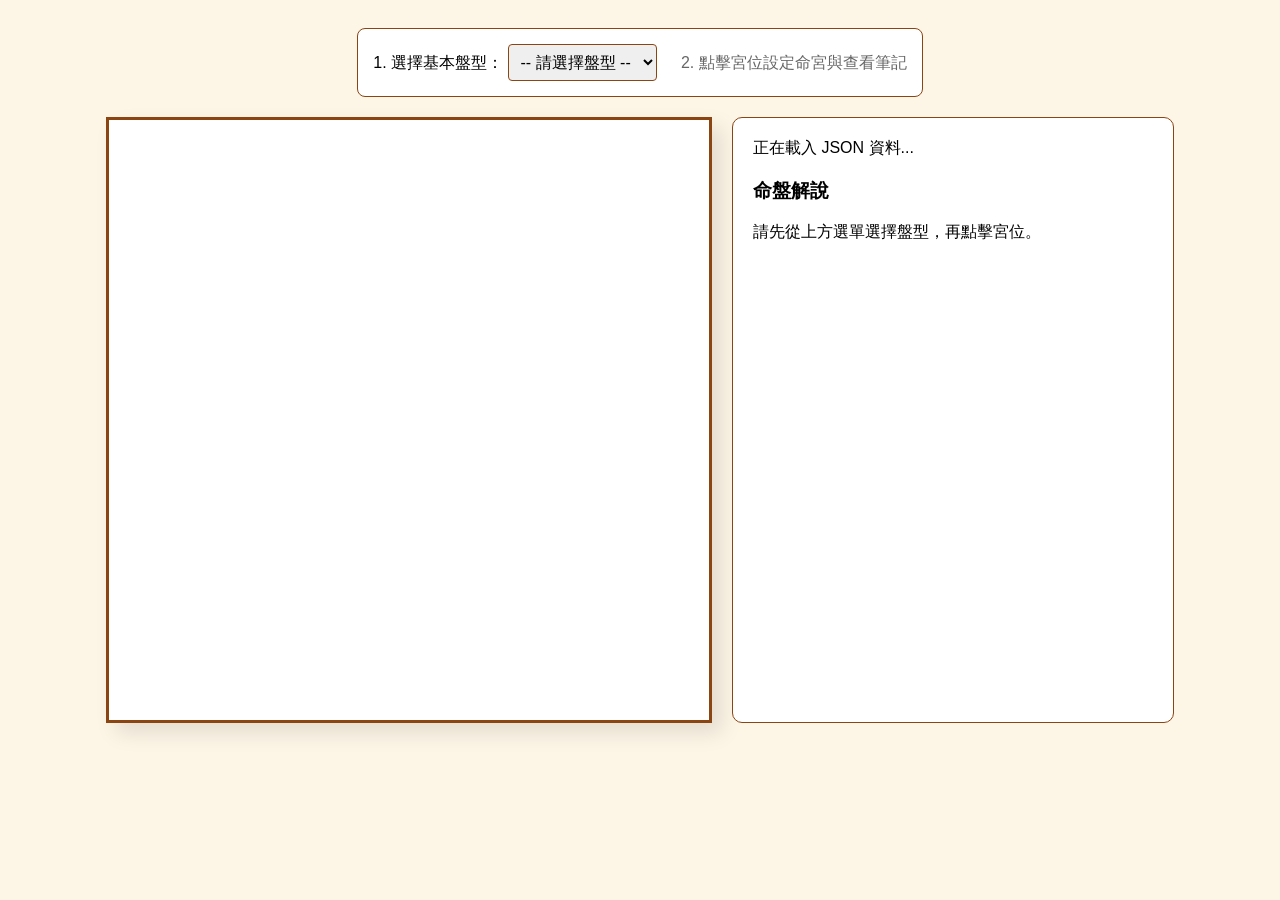
==== index.html @ 9349cb3c "紫微斗數排盤 基本格局" ====
<!DOCTYPE html>
<html lang="zh-TW">
<head>
    <meta charset="UTF-8">
    <title>紫微斗數基本格局</title>
    <style>
        body { display: flex; flex-direction: column; align-items: center; font-family: "Microsoft JhengHei", sans-serif; background: #fdf5e6; padding: 20px; }
        .controls { margin-bottom: 20px; background: #fff; padding: 15px; border-radius: 8px; border: 1px solid #8b4513; }
        .main-container { display: flex; justify-content: center; width: 100%; max-width: 1100px; }
        canvas { border: 3px solid #8b4513; background: #fff; cursor: pointer; box-shadow: 10px 10px 20px rgba(0,0,0,0.1); }
        #infoPanel { width: 400px; margin-left: 20px; padding: 20px; background: #fff; border: 1px solid #8b4513; border-radius: 10px; display: flex; flex-direction: column; }
        .highlight { color: #d2691e; font-weight: bold; font-size: 1.1em; }
        select { padding: 8px; font-size: 16px; border-radius: 4px; border: 1px solid #8b4513; cursor: pointer; }
        
        /* 筆記區樣式 */
        #noteArea { margin-top: 20px; border-top: 2px dashed #deb887; padding-top: 15px; }
        textarea { width: 100%; height: 120px; margin-top: 10px; padding: 10px; box-sizing: border-box; border: 1px solid #ccc; border-radius: 5px; resize: none; font-size: 14px; }
        button { margin-top: 10px; padding: 8px 15px; background: #8b4513; color: white; border: none; border-radius: 5px; cursor: pointer; font-size: 14px; }
        button:hover { background: #a0522d; }
        .save-status { font-size: 12px; color: green; margin-left: 10px; display: none; }
    </style>
</head>
<body>

    <div class="controls">
        <label>1. 選擇基本盤型：</label>
        <select id="chartSelector">
            <option value="">-- 請選擇盤型 --</option>
            <option value="紫微在子">紫微在子</option>
            <option value="紫微在丑">紫微在丑</option>
            <option value="紫微在寅">紫微在寅</option>
            <option value="紫微在卯">紫微在卯</option>
            <option value="紫微在辰">紫微在辰</option>
            <option value="紫微在巳">紫微在巳</option>
            <option value="紫微在午">紫微在午</option>
            <option value="紫微在未">紫微在未</option>
            <option value="紫微在申">紫微在申</option>
            <option value="紫微在酉">紫微在酉</option>
            <option value="紫微在戌">紫微在戌</option>
            <option value="紫微在亥">紫微在亥</option>
        </select>
        <span style="margin-left: 20px; color: #666;">2. 點擊宮位設定命宮與查看筆記</span>
    </div>

    <div class="main-container">
        <canvas id="ziweiCanvas" width="600" height="600"></canvas>
        
        <div id="infoPanel">
            <div id="status">正在載入 JSON 資料...</div>
            <div id="content">
                <h3>命盤解說</h3>
                <p>請先從上方選單選擇盤型，再點擊宮位。</p>
            </div>

            <div id="noteArea" style="display:none;">
                <label class="highlight">我的學習筆記：</label>
                <textarea id="userNote" placeholder="在此輸入您的觀察、案例紀錄或心得..."></textarea>
                <button onclick="saveNote()">儲存這格筆記</button>
                <span id="saveStatus" class="save-status">已儲存！</span>
            </div>
        </div>
    </div>

    <script>
        const canvas = document.getElementById('ziweiCanvas');
        const ctx = canvas.getContext('2d');
        const size = 150;
        let appData = null;
        let currentChart = ""; 
        let selectedLifePos = -1; 
        const palaceNames = ["命宮", "兄弟", "夫妻", "子女", "財帛", "疾厄", "遷移", "僕役", "官祿", "田宅", "福德", "父母"];
        const branchMap = [
            { name: "子", i: 2, j: 3 }, { name: "丑", i: 1, j: 3 }, { name: "寅", i: 0, j: 3 },
            { name: "卯", i: 0, j: 2 }, { name: "辰", i: 0, j: 1 }, { name: "巳", i: 0, j: 0 },
            { name: "午", i: 1, j: 0 }, { name: "未", i: 2, j: 0 }, { name: "申", i: 3, j: 0 },
            { name: "酉", i: 3, j: 1 }, { name: "戌", i: 3, j: 2 }, { name: "亥", i: 3, j: 3 }
        ];

        fetch('ziwei_data.json')
            .then(res => res.json())
            .then(data => {
                appData = data;
                document.getElementById('status').innerText = "✅ 資料載入成功";
                drawBoard();
            });

        function drawBoard() {
            ctx.clearRect(0, 0, canvas.width, canvas.height);
            ctx.strokeStyle = '#8b4513';
            ctx.lineWidth = 2;

            branchMap.forEach((p, index) => {
                const x = p.i * size;
                const y = p.j * size;
                if (index === selectedLifePos) {
                    ctx.fillStyle = "#fff4e6";
                    ctx.fillRect(x, y, size, size);
                }
                ctx.strokeRect(x, y, size, size);
                ctx.font = "14px Arial";
                ctx.fillStyle = "#8b4513";
                ctx.fillText(p.name, x + 130, y + 140);
                
                if (selectedLifePos !== -1) {
                    const nameIndex = (selectedLifePos - index + 12) % 12;
                    const pName = palaceNames[nameIndex];
                    ctx.font = "bold 16px Microsoft JhengHei";
                    ctx.fillStyle = pName === "命宮" ? "red" : "#555";
                    ctx.fillText(pName, x + 10, y + 140);
                }
            });
            if (currentChart) drawStars();
        }

        function drawStars() {
            const chart = appData.base_charts.find(c => c.ChartName === currentChart);
            if (!chart) return;
            const palaceStarCounts = new Array(12).fill(0);

            appData.stars_info.forEach(star => {
                let targetPos = star.System === "紫微星系" ? (chart.ZiweiPos - star.Order + 12) % 12 : (chart.TianfuPos + star.Order) % 12;
                const palace = branchMap[targetPos];
                const x = palace.i * size + 10;
                const y = palace.j * size + 30 + (palaceStarCounts[targetPos] * 22);
                ctx.fillStyle = "#d2691e";
                ctx.font = "bold 17px Microsoft JhengHei";
                ctx.fillText(star.StarName, x, y);
                palaceStarCounts[targetPos]++;
            });
        }

        document.getElementById('chartSelector').addEventListener('change', (e) => {
            currentChart = e.target.value;
            selectedLifePos = -1;
            document.getElementById('noteArea').style.display = 'none';
            drawBoard();
        });

        canvas.addEventListener('click', (e) => {
            if (!currentChart) return alert("請先選擇基本盤型！");
            const i = Math.floor(e.offsetX / size);
            const j = Math.floor(e.offsetY / size);
            const clickedIndex = branchMap.findIndex(p => p.i === i && p.j === j);
            if (clickedIndex !== -1) {
                selectedLifePos = clickedIndex;
                drawBoard();
                showInterpretation();
            }
        });

        // --- 顯示解釋與載入筆記 ---
        function showInterpretation() {
            const info = appData.interpretations.find(item => item.ChartName === currentChart && item.LifePos === selectedLifePos);
            const contentDiv = document.getElementById('content');
            
            contentDiv.innerHTML = `
                <h4>盤型：${currentChart}</h4>
                <p>命宮位：<span class="highlight">${branchMap[selectedLifePos].name}</span></p>
                <hr>
                <strong>格局：</strong> ${info ? info.Pattern : "基本格局"}<br><br>
                <strong>教學解說：</strong><br>
                <div style="font-size:14px; color:#333;">${info ? info.Content : "暫無解說資料"}</div>
            `;

            // 顯示筆記區塊並載入舊筆記
            document.getElementById('noteArea').style.display = 'block';
            const storageKey = `note_${currentChart}_${selectedLifePos}`;
            document.getElementById('userNote').value = localStorage.getItem(storageKey) || "";
        }

        // --- 儲存筆記到本機 ---
        function saveNote() {
            const storageKey = `note_${currentChart}_${selectedLifePos}`;
            const noteText = document.getElementById('userNote').value;
            localStorage.setItem(storageKey, noteText);
            
            // 顯示「已儲存」提示
            const status = document.getElementById('saveStatus');
            status.style.display = 'inline';
            setTimeout(() => { status.style.display = 'none'; }, 2000);
        }
    </script>
</body>
</html>
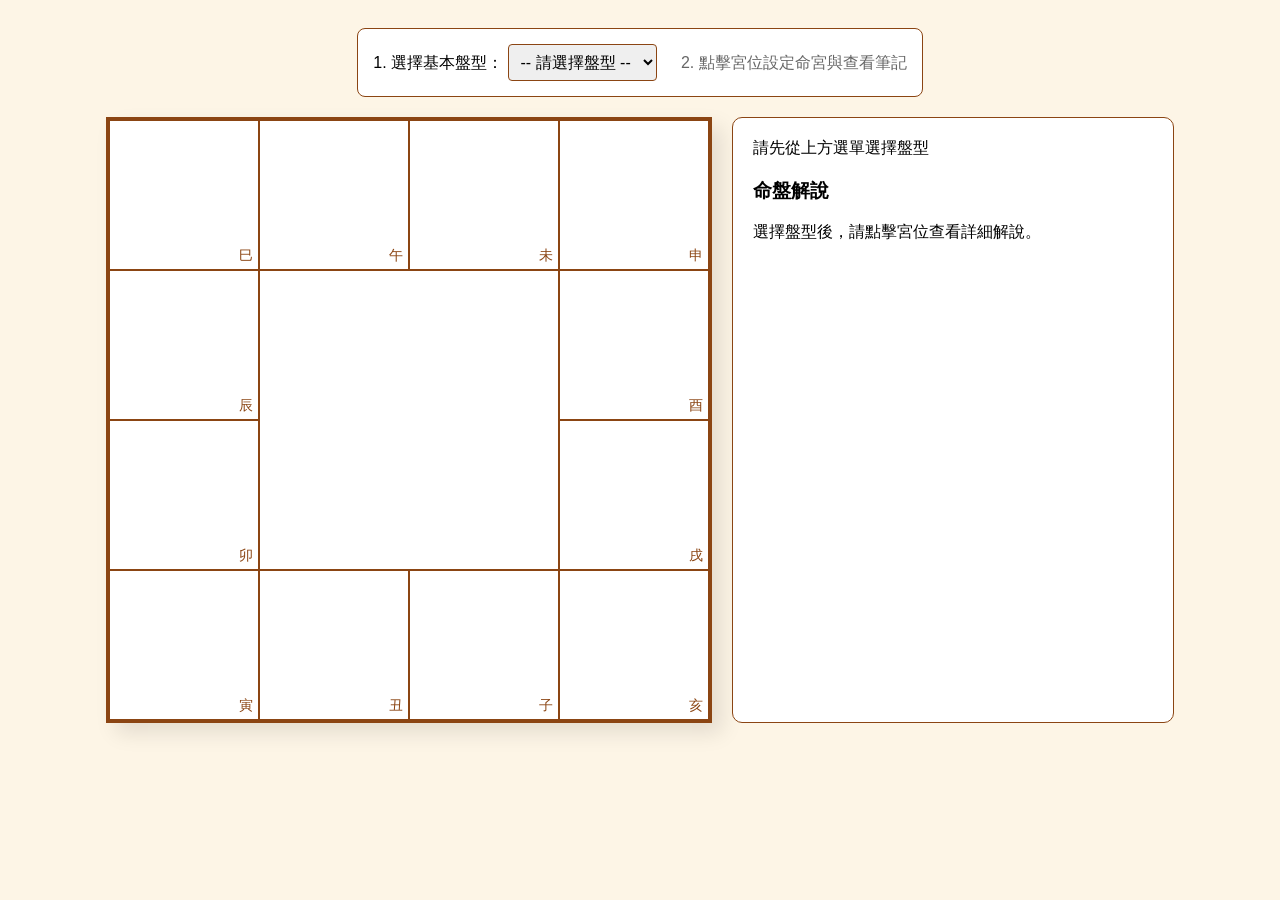
==== commit fb127f7b: "Add files via upload" ====
--- a/index.html
+++ b/index.html
@@ -1,25 +1,109 @@
 <!DOCTYPE html>
 <html lang="zh-TW">
+
 <head>
     <meta charset="UTF-8">
     <title>紫微斗數基本格局</title>
     <style>
-        body { display: flex; flex-direction: column; align-items: center; font-family: "Microsoft JhengHei", sans-serif; background: #fdf5e6; padding: 20px; }
-        .controls { margin-bottom: 20px; background: #fff; padding: 15px; border-radius: 8px; border: 1px solid #8b4513; }
-        .main-container { display: flex; justify-content: center; width: 100%; max-width: 1100px; }
-        canvas { border: 3px solid #8b4513; background: #fff; cursor: pointer; box-shadow: 10px 10px 20px rgba(0,0,0,0.1); }
-        #infoPanel { width: 400px; margin-left: 20px; padding: 20px; background: #fff; border: 1px solid #8b4513; border-radius: 10px; display: flex; flex-direction: column; }
-        .highlight { color: #d2691e; font-weight: bold; font-size: 1.1em; }
-        select { padding: 8px; font-size: 16px; border-radius: 4px; border: 1px solid #8b4513; cursor: pointer; }
-        
+        body {
+            display: flex;
+            flex-direction: column;
+            align-items: center;
+            font-family: "Microsoft JhengHei", sans-serif;
+            background: #fdf5e6;
+            padding: 20px;
+        }
+
+        .controls {
+            margin-bottom: 20px;
+            background: #fff;
+            padding: 15px;
+            border-radius: 8px;
+            border: 1px solid #8b4513;
+        }
+
+        .main-container {
+            display: flex;
+            justify-content: center;
+            width: 100%;
+            max-width: 1100px;
+        }
+
+        canvas {
+            border: 3px solid #8b4513;
+            background: #fff;
+            cursor: pointer;
+            box-shadow: 10px 10px 20px rgba(0, 0, 0, 0.1);
+        }
+
+        #infoPanel {
+            width: 400px;
+            margin-left: 20px;
+            padding: 20px;
+            background: #fff;
+            border: 1px solid #8b4513;
+            border-radius: 10px;
+            display: flex;
+            flex-direction: column;
+        }
+
+        .highlight {
+            color: #d2691e;
+            font-weight: bold;
+            font-size: 1.1em;
+        }
+
+        select {
+            padding: 8px;
+            font-size: 16px;
+            border-radius: 4px;
+            border: 1px solid #8b4513;
+            cursor: pointer;
+        }
+
         /* 筆記區樣式 */
-        #noteArea { margin-top: 20px; border-top: 2px dashed #deb887; padding-top: 15px; }
-        textarea { width: 100%; height: 120px; margin-top: 10px; padding: 10px; box-sizing: border-box; border: 1px solid #ccc; border-radius: 5px; resize: none; font-size: 14px; }
-        button { margin-top: 10px; padding: 8px 15px; background: #8b4513; color: white; border: none; border-radius: 5px; cursor: pointer; font-size: 14px; }
-        button:hover { background: #a0522d; }
-        .save-status { font-size: 12px; color: green; margin-left: 10px; display: none; }
+        #noteArea {
+            margin-top: 20px;
+            border-top: 2px dashed #deb887;
+            padding-top: 15px;
+        }
+
+        textarea {
+            width: 100%;
+            height: 120px;
+            margin-top: 10px;
+            padding: 10px;
+            box-sizing: border-box;
+            border: 1px solid #ccc;
+            border-radius: 5px;
+            resize: none;
+            font-size: 14px;
+        }
+
+        button {
+            margin-top: 10px;
+            padding: 8px 15px;
+            background: #8b4513;
+            color: white;
+            border: none;
+            border-radius: 5px;
+            cursor: pointer;
+            font-size: 14px;
+        }
+
+        button:hover {
+            background: #a0522d;
+        }
+
+        .save-status {
+            font-size: 12px;
+            color: green;
+            margin-left: 10px;
+            display: none;
+        }
     </style>
 </head>
+
 <body>
 
     <div class="controls">
@@ -44,12 +128,12 @@
 
     <div class="main-container">
         <canvas id="ziweiCanvas" width="600" height="600"></canvas>
-        
+
         <div id="infoPanel">
-            <div id="status">正在載入 JSON 資料...</div>
+            <div id="status">請先從上方選單選擇盤型</div>
             <div id="content">
                 <h3>命盤解說</h3>
-                <p>請先從上方選單選擇盤型，再點擊宮位。</p>
+                <p>選擇盤型後，請點擊宮位查看詳細解說。</p>
             </div>
 
             <div id="noteArea" style="display:none;">
@@ -66,8 +150,8 @@
         const ctx = canvas.getContext('2d');
         const size = 150;
         let appData = null;
-        let currentChart = ""; 
-        let selectedLifePos = -1; 
+        let currentChart = "";
+        let selectedLifePos = -1;
         const palaceNames = ["命宮", "兄弟", "夫妻", "子女", "財帛", "疾厄", "遷移", "僕役", "官祿", "田宅", "福德", "父母"];
         const branchMap = [
             { name: "子", i: 2, j: 3 }, { name: "丑", i: 1, j: 3 }, { name: "寅", i: 0, j: 3 },
@@ -76,13 +160,43 @@
             { name: "酉", i: 3, j: 1 }, { name: "戌", i: 3, j: 2 }, { name: "亥", i: 3, j: 3 }
         ];
 
-        fetch('ziwei_data.json')
-            .then(res => res.json())
-            .then(data => {
-                appData = data;
-                document.getElementById('status').innerText = "✅ 資料載入成功";
+        // --- 動態載入專屬盤型資料庫 ---
+        document.getElementById('chartSelector').addEventListener('change', (e) => {
+            currentChart = e.target.value;
+            selectedLifePos = -1; // 更換盤型後重設命宮
+            document.getElementById('noteArea').style.display = 'none';
+
+            if (!currentChart) {
+                appData = null; // 如果沒有選盤型，清空資料
+                document.getElementById('status').innerText = "請選擇盤型...";
                 drawBoard();
-            });
+                return;
+            }
+
+            document.getElementById('status').innerText = `⏳ 正在載入 ${currentChart} 資料...`;
+            document.getElementById('content').innerHTML = `<h3>命盤解說</h3><p>請點擊下方宮位設定命宮位置。</p>`;
+
+            // 根據選單選擇的名稱，抓取對應的 JSON 檔案
+            const targetJson = `ziwei_data_${currentChart}.json`;
+
+            fetch(targetJson)
+                .then(res => {
+                    if (!res.ok) throw new Error("找不到檔案");
+                    return res.json();
+                })
+                .then(data => {
+                    appData = data;
+                    document.getElementById('status').innerText = `✅ ${currentChart} 載入成功`;
+                    drawBoard(); // 資料載入完畢後畫星星
+                })
+                .catch(err => {
+                    document.getElementById('status').innerHTML = `<span style="color:red">❌ 載入失敗: ${targetJson}</span>`;
+                    console.error(err);
+                });
+        });
+
+        // 網頁剛開啟時先畫出空白底盤
+        drawBoard();
 
         function drawBoard() {
             ctx.clearRect(0, 0, canvas.width, canvas.height);
@@ -100,7 +214,7 @@
                 ctx.font = "14px Arial";
                 ctx.fillStyle = "#8b4513";
                 ctx.fillText(p.name, x + 130, y + 140);
-                
+
                 if (selectedLifePos !== -1) {
                     const nameIndex = (selectedLifePos - index + 12) % 12;
                     const pName = palaceNames[nameIndex];
@@ -109,7 +223,8 @@
                     ctx.fillText(pName, x + 10, y + 140);
                 }
             });
-            if (currentChart) drawStars();
+            // 確保 appData 真的載入完成後才畫星星
+            if (currentChart && appData) drawStars();
         }
 
         function drawStars() {
@@ -129,15 +244,8 @@
             });
         }
 
-        document.getElementById('chartSelector').addEventListener('change', (e) => {
-            currentChart = e.target.value;
-            selectedLifePos = -1;
-            document.getElementById('noteArea').style.display = 'none';
-            drawBoard();
-        });
-
         canvas.addEventListener('click', (e) => {
-            if (!currentChart) return alert("請先選擇基本盤型！");
+            if (!currentChart || !appData) return alert("請先選擇基本盤型並等待載入！");
             const i = Math.floor(e.offsetX / size);
             const j = Math.floor(e.offsetY / size);
             const clickedIndex = branchMap.findIndex(p => p.i === i && p.j === j);
@@ -152,14 +260,14 @@
         function showInterpretation() {
             const info = appData.interpretations.find(item => item.ChartName === currentChart && item.LifePos === selectedLifePos);
             const contentDiv = document.getElementById('content');
-            
+
             contentDiv.innerHTML = `
                 <h4>盤型：${currentChart}</h4>
                 <p>命宮位：<span class="highlight">${branchMap[selectedLifePos].name}</span></p>
                 <hr>
                 <strong>格局：</strong> ${info ? info.Pattern : "基本格局"}<br><br>
                 <strong>教學解說：</strong><br>
-                <div style="font-size:14px; color:#333;">${info ? info.Content : "暫無解說資料"}</div>
+                <div style="font-size:14px; color:#333;">${info && info.Content ? info.Content : "暫無解說資料"}</div>
             `;
 
             // 顯示筆記區塊並載入舊筆記
@@ -173,7 +281,7 @@
             const storageKey = `note_${currentChart}_${selectedLifePos}`;
             const noteText = document.getElementById('userNote').value;
             localStorage.setItem(storageKey, noteText);
-            
+
             // 顯示「已儲存」提示
             const status = document.getElementById('saveStatus');
             status.style.display = 'inline';
@@ -181,4 +289,5 @@
         }
     </script>
 </body>
+
 </html>
